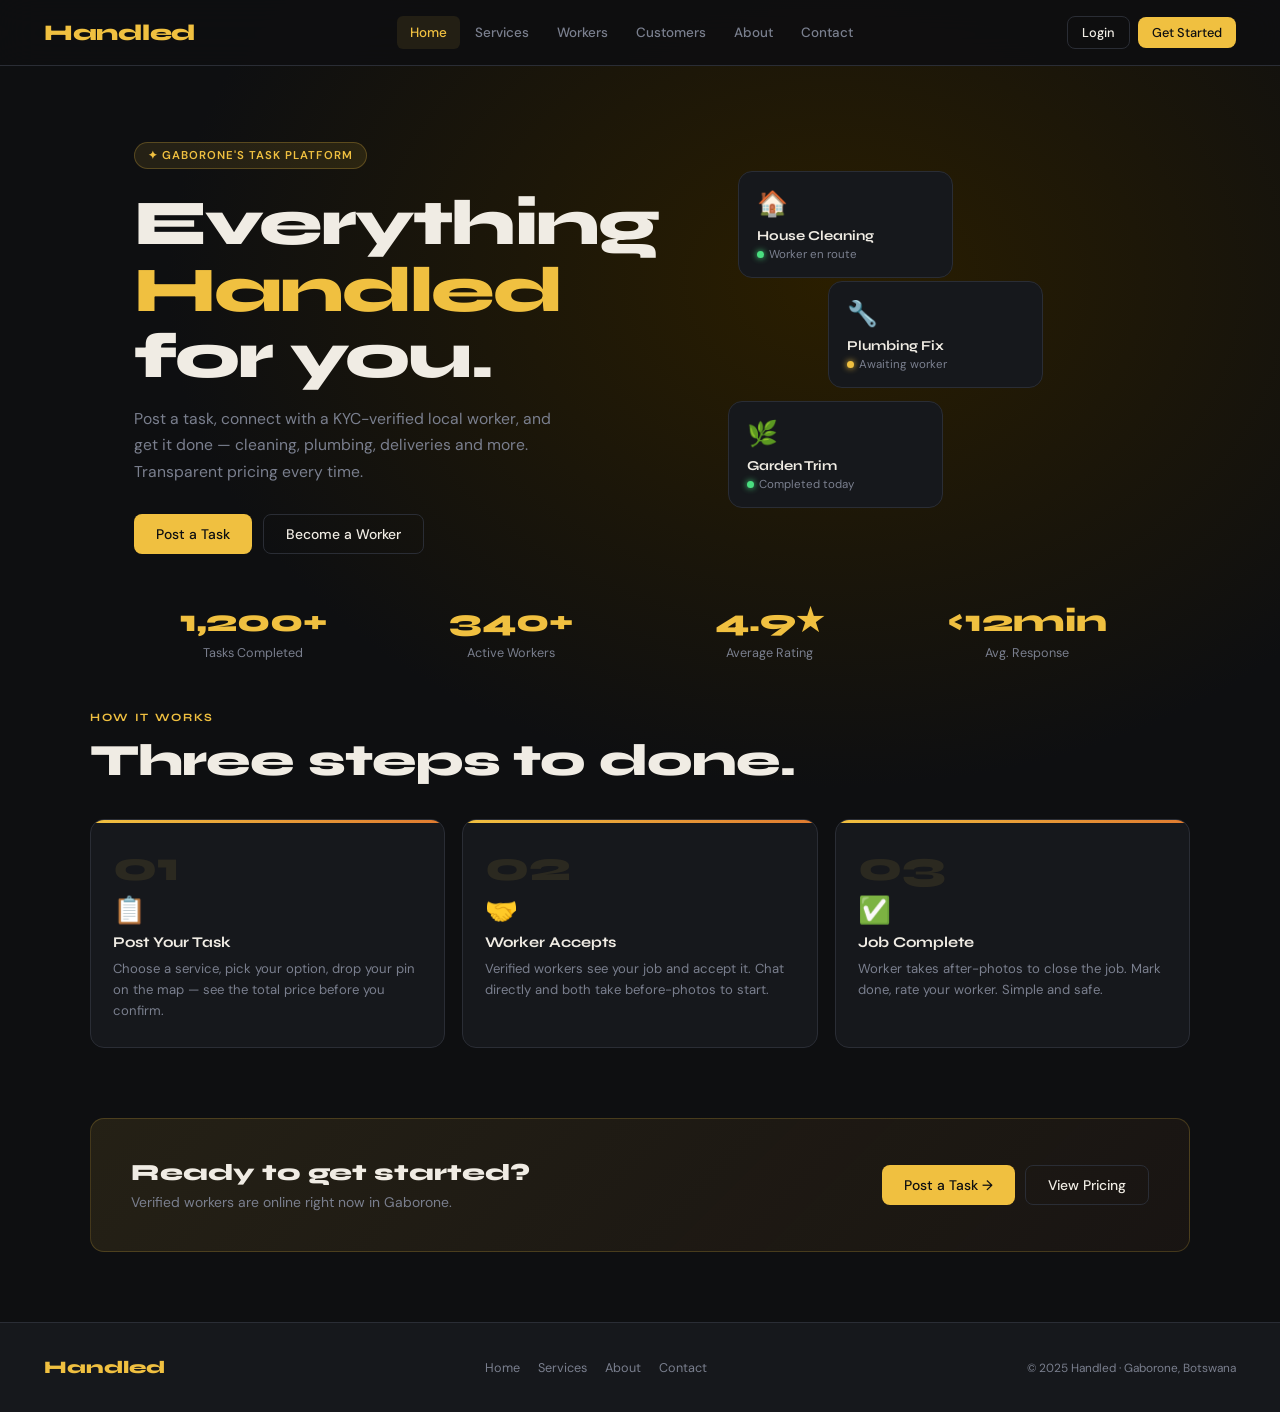
==== index.html @ fbabd63d "Add files via upload" ====
<!DOCTYPE html>
<html lang="en">
<head>
  <meta charset="UTF-8" />
  <meta name="viewport" content="width=device-width, initial-scale=1.0" />
  <title>Handled · Gaborone's Task Platform</title>
  <meta name="description" content="Post a task, connect with a KYC-verified local worker in Gaborone, Botswana. Transparent pricing every time." />
  <link rel="stylesheet" href="style.css" />
</head>
<body>

<!-- ── NAVBAR ── -->
<nav class="hd-navbar">
  <a href="index.html" class="hd-nav-logo">Handled</a>
  <div class="hd-nav-links">
    <a href="index.html"     class="hd-nav-link">Home</a>
    <a href="services.html"  class="hd-nav-link">Services</a>
    <a href="workers.html"   class="hd-nav-link">Workers</a>
    <a href="customers.html" class="hd-nav-link">Customers</a>
    <a href="about.html"     class="hd-nav-link">About</a>
    <a href="contact.html"   class="hd-nav-link">Contact</a>
  </div>
  <div class="hd-nav-actions">
    <a href="customers.html" class="hd-btn hd-btn-ghost hd-btn-sm">Login</a>
    <a href="customers.html" class="hd-btn hd-btn-primary hd-btn-sm">Get Started</a>
  </div>
  <button class="hd-hamburger" id="hd-hamburger"><span></span><span></span><span></span></button>
</nav>
<div class="hd-mobile-menu" id="hd-mobile-menu">
  <a href="index.html"     class="hd-mob-link">Home</a>
  <a href="services.html"  class="hd-mob-link">Services</a>
  <a href="workers.html"   class="hd-mob-link">Workers</a>
  <a href="customers.html" class="hd-mob-link">Customers</a>
  <a href="about.html"     class="hd-mob-link">About</a>
  <a href="contact.html"   class="hd-mob-link">Contact</a>
</div>

<!-- ── PAGE ── -->
<div class="hd-page hd-home">

  <!-- HERO -->
  <div class="hd-hero">
    <div>
      <div class="hd-hero-badge">✦ Gaborone's Task Platform</div>
      <h1 class="hd-hero-title">Everything<br><span>Handled</span><br>for you.</h1>
      <p class="hd-hero-sub">Post a task, connect with a KYC-verified local worker, and get it done — cleaning, plumbing, deliveries and more. Transparent pricing every time.</p>
      <div class="hd-hero-btns">
        <a href="customers.html" class="hd-btn hd-btn-primary">Post a Task</a>
        <a href="workers.html"   class="hd-btn hd-btn-ghost">Become a Worker</a>
      </div>
    </div>
    <div class="hd-hero-visual">
      <div class="hd-float-card">
        <div class="fi">🏠</div><h4>House Cleaning</h4>
        <p><span class="hd-dot hd-dot-g"></span>Worker en route</p>
      </div>
      <div class="hd-float-card">
        <div class="fi">🔧</div><h4>Plumbing Fix</h4>
        <p><span class="hd-dot hd-dot-y"></span>Awaiting worker</p>
      </div>
      <div class="hd-float-card">
        <div class="fi">🌿</div><h4>Garden Trim</h4>
        <p><span class="hd-dot hd-dot-g"></span>Completed today</p>
      </div>
    </div>
  </div>

  <!-- STATS -->
  <div class="hd-stats-strip">
    <div class="hd-strip-stat"><div class="hd-strip-num">1,200+</div><div class="hd-strip-lbl">Tasks Completed</div></div>
    <div class="hd-strip-stat"><div class="hd-strip-num">340+</div><div class="hd-strip-lbl">Active Workers</div></div>
    <div class="hd-strip-stat"><div class="hd-strip-num">4.9★</div><div class="hd-strip-lbl">Average Rating</div></div>
    <div class="hd-strip-stat"><div class="hd-strip-num">&lt;12min</div><div class="hd-strip-lbl">Avg. Response</div></div>
  </div>

  <!-- HOW IT WORKS -->
  <div class="hd-section" style="padding-top:0">
    <div class="hd-wrap">
      <div class="hd-section-label">How it works</div>
      <div class="hd-section-title">Three steps to done.</div>
      <div class="hd-how-grid">
        <div class="hd-how-card">
          <div class="hd-how-num">01</div><div class="hd-how-icon">📋</div>
          <h4>Post Your Task</h4>
          <p>Choose a service, pick your option, drop your pin on the map — see the total price before you confirm.</p>
        </div>
        <div class="hd-how-card">
          <div class="hd-how-num">02</div><div class="hd-how-icon">🤝</div>
          <h4>Worker Accepts</h4>
          <p>Verified workers see your job and accept it. Chat directly and both take before-photos to start.</p>
        </div>
        <div class="hd-how-card">
          <div class="hd-how-num">03</div><div class="hd-how-icon">✅</div>
          <h4>Job Complete</h4>
          <p>Worker takes after-photos to close the job. Mark done, rate your worker. Simple and safe.</p>
        </div>
      </div>
    </div>
  </div>

  <!-- CTA BANNER -->
  <div class="hd-section" style="padding-top:0;padding-bottom:70px">
    <div class="hd-wrap" style="background:linear-gradient(135deg,rgba(240,192,64,.1),rgba(224,123,48,.05));border:1px solid rgba(240,192,64,.2);border-radius:var(--radius);padding:40px;display:flex;align-items:center;justify-content:space-between;gap:22px;flex-wrap:wrap">
      <div>
        <h2 style="font-family:'Syne',sans-serif;font-size:1.45rem;font-weight:800;margin-bottom:7px">Ready to get started?</h2>
        <p style="color:var(--muted);font-size:.87rem">Verified workers are online right now in Gaborone.</p>
      </div>
      <div style="display:flex;gap:10px;flex-wrap:wrap">
        <a href="customers.html" class="hd-btn hd-btn-primary">Post a Task →</a>
        <a href="services.html"  class="hd-btn hd-btn-ghost">View Pricing</a>
      </div>
    </div>
  </div>

  <!-- FOOTER -->
  <footer class="hd-footer">
    <div class="hd-footer-logo">Handled</div>
    <div class="hd-footer-links">
      <a href="index.html">Home</a>
      <a href="services.html">Services</a>
      <a href="about.html">About</a>
      <a href="contact.html">Contact</a>
    </div>
    <div class="hd-footer-copy">© 2025 Handled · Gaborone, Botswana</div>
  </footer>
</div>

<div id="toast-container"></div>
<script src="store.js"></script>
</body>
</html>
---- style.css ----
@import url('https://fonts.googleapis.com/css2?family=Syne:wght@400;600;700;800&family=DM+Sans:wght@300;400;500&display=swap');

:root {
  --bg: #0e0f11;
  --surface: #16181c;
  --surface2: #1e2127;
  --surface3: #252830;
  --border: #2a2d35;
  --accent: #f0c040;
  --accent2: #e07b30;
  --text: #f0ece4;
  --muted: #7a7f8e;
  --success: #4ade80;
  --danger: #f87171;
  --info: #60a5fa;
  --radius: 14px;
  --radius-sm: 8px;
  --radius-xs: 6px;
}

* { margin: 0; padding: 0; box-sizing: border-box; }
html { scroll-behavior: smooth; }

body {
  font-family: 'DM Sans', sans-serif;
  background: var(--bg);
  color: var(--text);
  min-height: 100vh;
  overflow-x: hidden;
}

/* ── NAVBAR ── */
.hd-navbar {
  position: fixed; top: 0; left: 0; right: 0; z-index: 900;
  display: flex; align-items: center; justify-content: space-between;
  padding: 0 44px; height: 66px;
  background: rgba(14,15,17,.93); backdrop-filter: blur(18px);
  border-bottom: 1px solid var(--border);
}
.hd-nav-logo {
  font-family: 'Syne', sans-serif; font-size: 1.4rem; font-weight: 800;
  color: var(--accent); text-decoration: none; letter-spacing: -.02em;
}
.hd-nav-links { display: flex; align-items: center; gap: 2px; }
.hd-nav-link {
  padding: 8px 13px; border-radius: var(--radius-xs); font-size: .84rem;
  font-weight: 500; color: var(--muted); text-decoration: none; transition: all .18s;
}
.hd-nav-link:hover { color: var(--text); }
.hd-nav-link.active { color: var(--accent); background: rgba(240,192,64,.09); }
.hd-nav-actions { display: flex; align-items: center; gap: 8px; }
.hd-hamburger { display: none; flex-direction: column; gap: 5px; cursor: pointer; padding: 6px; background: none; border: none; }
.hd-hamburger span { display: block; width: 22px; height: 2px; background: var(--text); border-radius: 2px; }
.hd-mobile-menu {
  display: none; position: fixed; top: 66px; left: 0; right: 0;
  background: var(--surface); border-bottom: 1px solid var(--border);
  padding: 14px 20px; z-index: 899; flex-direction: column; gap: 4px;
}
.hd-mobile-menu.open { display: flex; }
.hd-mob-link {
  padding: 11px 14px; border-radius: var(--radius-xs); font-size: .9rem;
  font-weight: 500; color: var(--muted); text-decoration: none; transition: all .18s; display: block;
}
.hd-mob-link:hover, .hd-mob-link.active { color: var(--accent); background: rgba(240,192,64,.08); }

/* ── LAYOUT ── */
.hd-page { min-height: 100vh; padding-top: 66px; animation: hdFadeIn .3s ease; }
@keyframes hdFadeIn { from { opacity: 0; transform: translateY(8px); } to { opacity: 1; } }
.hd-wrap { max-width: 1100px; margin: 0 auto; }
.hd-section { padding: 70px 44px; }
.hd-section-label {
  font-family: 'Syne', sans-serif; font-size: .7rem; font-weight: 700;
  letter-spacing: .15em; text-transform: uppercase; color: var(--accent); margin-bottom: 12px;
}
.hd-section-title {
  font-family: 'Syne', sans-serif; font-size: clamp(1.8rem, 3.5vw, 2.8rem);
  font-weight: 800; line-height: 1.1; letter-spacing: -.02em;
}
.hd-section-sub { color: var(--muted); font-size: .93rem; line-height: 1.7; margin-top: 12px; max-width: 500px; }

/* ── BUTTONS ── */
.hd-btn {
  display: inline-flex; align-items: center; gap: 7px; padding: 10px 22px;
  border-radius: var(--radius-sm); font-family: 'DM Sans', sans-serif; font-size: .87rem;
  font-weight: 500; cursor: pointer; border: none; transition: all .18s; text-decoration: none;
}
.hd-btn-primary { background: var(--accent); color: #0e0f11; }
.hd-btn-primary:hover { background: #ffd055; transform: translateY(-1px); }
.hd-btn-ghost { background: transparent; color: var(--text); border: 1px solid var(--border); }
.hd-btn-ghost:hover { border-color: var(--accent); color: var(--accent); }
.hd-btn-sm { padding: 7px 14px; font-size: .8rem; }
.hd-btn-xs { padding: 5px 10px; font-size: .73rem; }

/* ── BADGES ── */
.hd-badge { display: inline-flex; align-items: center; gap: 4px; padding: 4px 10px; border-radius: 99px; font-size: .7rem; font-weight: 600; }
.hd-badge-pending { background: rgba(240,192,64,.15); color: var(--accent); }
.hd-badge-accepted { background: rgba(74,222,128,.15); color: var(--success); }
.hd-badge-progress { background: rgba(96,165,250,.15); color: var(--info); }
.hd-badge-done { background: rgba(74,222,128,.1); color: var(--success); border: 1px solid rgba(74,222,128,.2); }
.hd-badge-verified { background: rgba(74,222,128,.12); color: var(--success); border: 1px solid rgba(74,222,128,.25); }
.hd-badge-pending-kyc { background: rgba(240,192,64,.12); color: var(--accent); border: 1px solid rgba(240,192,64,.25); }

/* ── FORMS ── */
.hd-form-group { margin-bottom: 14px; }
.hd-form-group label { display: block; font-size: .78rem; color: var(--muted); margin-bottom: 5px; font-weight: 500; }
.hd-form-group input,
.hd-form-group select,
.hd-form-group textarea {
  width: 100%; background: var(--surface2); border: 1px solid var(--border);
  border-radius: var(--radius-sm); padding: 10px 12px; color: var(--text);
  font-size: .87rem; font-family: 'DM Sans', sans-serif; transition: border .18s;
}
.hd-form-group input:focus,
.hd-form-group select:focus,
.hd-form-group textarea:focus { outline: none; border-color: var(--accent); }
.hd-form-group input::placeholder, .hd-form-group textarea::placeholder { color: var(--muted); }
.hd-form-group textarea { resize: vertical; min-height: 80px; }
.hd-form-group select option { background: var(--surface2); }
.hd-form-row { display: grid; grid-template-columns: 1fr 1fr; gap: 11px; }
.hd-auth-submit {
  width: 100%; padding: 12px; background: var(--accent); border: none;
  border-radius: var(--radius-sm); color: #0e0f11; font-size: .92rem; font-weight: 700;
  cursor: pointer; font-family: 'Syne', sans-serif; transition: all .18s; margin-top: 4px;
}
.hd-auth-submit:hover { background: #ffd055; }

/* ── TABS ── */
.hd-tab-row { display: flex; background: var(--surface2); border-radius: var(--radius-xs); padding: 3px; margin-bottom: 18px; gap: 3px; }
.hd-tab {
  flex: 1; padding: 8px; text-align: center; font-size: .82rem; font-weight: 500;
  cursor: pointer; border-radius: 5px; transition: all .18s; color: var(--muted);
  border: none; background: transparent; font-family: 'DM Sans', sans-serif;
}
.hd-tab.active { background: var(--accent); color: #0e0f11; }

/* ── CARD ── */
.hd-card { background: var(--surface); border: 1px solid var(--border); border-radius: var(--radius); padding: 24px; }
.hd-divider { height: 1px; background: var(--border); margin: 18px 0; }

/* ── FOOTER ── */
.hd-footer {
  background: var(--surface); border-top: 1px solid var(--border);
  padding: 34px 44px; display: flex; align-items: center;
  justify-content: space-between; flex-wrap: wrap; gap: 16px;
}
.hd-footer-logo { font-family: 'Syne', sans-serif; font-size: 1.1rem; font-weight: 800; color: var(--accent); }
.hd-footer-links { display: flex; gap: 18px; flex-wrap: wrap; }
.hd-footer-links a { font-size: .79rem; color: var(--muted); text-decoration: none; transition: color .18s; }
.hd-footer-links a:hover { color: var(--text); }
.hd-footer-copy { font-size: .74rem; color: var(--muted); }

/* ── TOAST ── */
#toast-container {
  position: fixed; bottom: 22px; right: 22px; z-index: 9999;
  display: flex; flex-direction: column; gap: 8px; align-items: flex-end;
}
.hd-toast {
  background: var(--surface2); border: 1px solid var(--border); border-radius: var(--radius-sm);
  padding: 12px 17px; font-size: .85rem; color: var(--text);
  display: flex; align-items: center; gap: 9px; max-width: 290px;
  animation: hdFadeIn .25s ease;
}

/* ── HOME ── */
.hd-home { background: radial-gradient(ellipse 80% 55% at 65% 20%, #2a1e00, var(--bg) 65%); }
.hd-hero {
  display: grid; grid-template-columns: 1fr 1fr; max-width: 1100px;
  margin: 0 auto; padding: 76px 44px 48px; gap: 52px; align-items: center;
}
.hd-hero-badge {
  display: inline-flex; align-items: center; gap: 7px;
  background: rgba(240,192,64,.1); border: 1px solid rgba(240,192,64,.25);
  padding: 5px 13px; border-radius: 99px; margin-bottom: 22px;
  font-size: .71rem; letter-spacing: .09em; text-transform: uppercase;
  color: var(--accent); font-weight: 600;
}
.hd-hero-title {
  font-family: 'Syne', sans-serif; font-size: clamp(2.8rem, 5vw, 4.3rem);
  font-weight: 800; line-height: 1.04; letter-spacing: -.03em;
}
.hd-hero-title span { color: var(--accent); }
.hd-hero-sub { margin-top: 15px; color: var(--muted); font-size: .98rem; line-height: 1.7; max-width: 420px; }
.hd-hero-btns { display: flex; gap: 11px; margin-top: 28px; flex-wrap: wrap; }
.hd-hero-visual { position: relative; height: 370px; }
.hd-float-card {
  position: absolute; background: var(--surface); border: 1px solid var(--border);
  border-radius: var(--radius); padding: 15px 18px; width: 215px;
  animation: hdFloat 4s ease-in-out infinite;
}
.hd-float-card:nth-child(1) { top: 8px; left: 28px; animation-delay: 0s; }
.hd-float-card:nth-child(2) { top: 118px; left: 118px; animation-delay: .9s; }
.hd-float-card:nth-child(3) { top: 238px; left: 18px; animation-delay: 1.7s; }
@keyframes hdFloat { 0%,100%{ transform:translateY(0); } 50%{ transform:translateY(-8px); } }
.hd-float-card .fi { font-size: 1.55rem; margin-bottom: 7px; }
.hd-float-card h4 { font-family: 'Syne', sans-serif; font-size: .85rem; font-weight: 700; }
.hd-float-card p { font-size: .72rem; color: var(--muted); margin-top: 3px; }
.hd-dot { display: inline-block; width: 7px; height: 7px; border-radius: 50%; margin-right: 5px; }
.hd-dot-g { background: var(--success); box-shadow: 0 0 6px var(--success); }
.hd-dot-y { background: var(--accent); box-shadow: 0 0 6px var(--accent); }
.hd-stats-strip {
  display: grid; grid-template-columns: repeat(4,1fr);
  max-width: 1100px; margin: 0 auto; padding: 0 44px 50px; gap: 20px;
}
.hd-strip-stat { text-align: center; }
.hd-strip-num { font-family: 'Syne', sans-serif; font-size: 1.95rem; font-weight: 800; color: var(--accent); }
.hd-strip-lbl { font-size: .79rem; color: var(--muted); margin-top: 4px; }
.hd-how-grid { display: grid; grid-template-columns: repeat(3,1fr); gap: 17px; margin-top: 34px; }
.hd-how-card {
  background: var(--surface); border: 1px solid var(--border);
  border-radius: var(--radius); padding: 26px 22px; position: relative; overflow: hidden;
}
.hd-how-card::before {
  content:''; position:absolute; top:0; left:0; right:0; height:3px;
  background: linear-gradient(90deg, var(--accent), var(--accent2));
}
.hd-how-num { font-family: 'Syne', sans-serif; font-size: 2.6rem; font-weight: 800; color: rgba(240,192,64,.1); line-height: 1; }
.hd-how-icon { font-size: 1.65rem; margin: 6px 0; }
.hd-how-card h4 { font-family: 'Syne', sans-serif; font-size: .93rem; font-weight: 700; margin-bottom: 7px; }
.hd-how-card p { font-size: .82rem; color: var(--muted); line-height: 1.6; }

/* ── SERVICES ── */
.hd-services { background: radial-gradient(ellipse 60% 40% at 20% 80%, #1a0f00, var(--bg) 60%); }
.hd-services-grid { display: grid; grid-template-columns: repeat(3,1fr); gap: 17px; margin-top: 38px; }
.hd-service-card {
  background: var(--surface); border: 1px solid var(--border);
  border-radius: var(--radius); padding: 26px 22px; transition: all .22s;
  position: relative; overflow: hidden;
}
.hd-service-card:hover { border-color: rgba(240,192,64,.4); transform: translateY(-3px); box-shadow: 0 14px 36px rgba(0,0,0,.4); }
.hd-svc-icon { font-size: 2.3rem; margin-bottom: 13px; }
.hd-svc-name { font-family: 'Syne', sans-serif; font-size: 1.03rem; font-weight: 800; margin-bottom: 8px; }
.hd-svc-desc { font-size: .82rem; color: var(--muted); line-height: 1.65; }
.hd-svc-price-table { margin-top: 15px; border-top: 1px solid var(--border); padding-top: 13px; }
.hd-svc-price-row { display: flex; justify-content: space-between; align-items: center; padding: 4px 0; font-size: .78rem; }
.hd-svc-price-row .pl { color: var(--muted); }
.hd-svc-price-row .pr { font-family: 'Syne', sans-serif; font-weight: 700; color: var(--accent); }
.hd-transport-note { margin-top: 13px; padding: 9px 12px; background: rgba(240,192,64,.06); border: 1px solid rgba(240,192,64,.15); border-radius: var(--radius-xs); font-size: .72rem; color: var(--muted); }

/* ── WORKERS ── */
.hd-workers { background: radial-gradient(ellipse 50% 40% at 80% 20%, #001a10, var(--bg) 60%); }
.hd-workers-grid { display: grid; grid-template-columns: repeat(3,1fr); gap: 17px; margin: 34px 0; }
.hd-worker-card { background: var(--surface); border: 1px solid var(--border); border-radius: var(--radius); padding: 22px; transition: all .22s; }
.hd-worker-card:hover { border-color: rgba(240,192,64,.3); transform: translateY(-2px); }
.hd-worker-top { display: flex; align-items: center; gap: 12px; margin-bottom: 13px; }
.hd-w-avatar { width: 46px; height: 46px; border-radius: 50%; display: flex; align-items: center; justify-content: center; font-family: 'Syne', sans-serif; font-size: 1.2rem; font-weight: 800; color: #0e0f11; flex-shrink: 0; }
.hd-w-info h4 { font-family: 'Syne', sans-serif; font-size: .9rem; font-weight: 700; }
.hd-w-info p { font-size: .72rem; color: var(--muted); margin-top: 2px; }
.hd-w-skills { display: flex; flex-wrap: wrap; gap: 5px; margin-bottom: 12px; }
.hd-skill-tag { padding: 3px 9px; background: rgba(240,192,64,.08); border: 1px solid rgba(240,192,64,.2); border-radius: 99px; font-size: .69rem; color: var(--accent); }
.hd-w-stats { display: flex; gap: 16px; }
.hd-wstat-num { font-family: 'Syne', sans-serif; font-size: .98rem; font-weight: 700; }
.hd-wstat-lbl { font-size: .67rem; color: var(--muted); margin-top: 1px; }
.hd-worker-auth-box { background: var(--surface); border: 1px solid var(--border); border-radius: var(--radius); padding: 30px 26px; max-width: 500px; }
.hd-svc-pick-grid { display: grid; grid-template-columns: 1fr 1fr; gap: 7px; margin-top: 5px; }
.hd-svc-pick-item { display: flex; align-items: center; gap: 8px; padding: 9px 11px; background: var(--surface2); border: 1px solid var(--border); border-radius: var(--radius-xs); cursor: pointer; font-size: .8rem; transition: all .18s; }
.hd-svc-pick-item input { accent-color: var(--accent); }
.hd-kyc-upload-box { border: 2px dashed var(--border); border-radius: var(--radius-sm); padding: 20px; text-align: center; cursor: pointer; transition: border .18s; }
.hd-kyc-upload-box:hover { border-color: var(--accent); }
.hd-kyc-upload-box .ub-icon { font-size: 1.5rem; margin-bottom: 6px; }
.hd-kyc-upload-box p { font-size: .78rem; color: var(--muted); }
.hd-kyc-upload-box .ub-name { font-size: .74rem; color: var(--success); margin-top: 5px; }
.hd-kyc-status-banner { padding: 12px 15px; border-radius: var(--radius-sm); font-size: .82rem; display: flex; align-items: center; gap: 9px; margin-bottom: 18px; }
.hd-kyc-pending { background: rgba(240,192,64,.08); border: 1px solid rgba(240,192,64,.2); color: var(--accent); }
.hd-kyc-approved { background: rgba(74,222,128,.08); border: 1px solid rgba(74,222,128,.2); color: var(--success); }
.hd-kyc-rejected { background: rgba(248,113,113,.08); border: 1px solid rgba(248,113,113,.2); color: var(--danger); }
.hd-online-toggle { display: flex; align-items: center; gap: 10px; background: var(--surface); border: 1px solid var(--border); border-radius: var(--radius-xs); padding: 8px 13px; cursor: pointer; }
.hd-toggle-sw { width: 38px; height: 21px; background: var(--border); border-radius: 99px; position: relative; transition: background .2s; flex-shrink: 0; }
.hd-toggle-sw.on { background: var(--success); }
.hd-toggle-sw::after { content:''; position:absolute; width:15px; height:15px; border-radius:50%; background:white; top:3px; left:3px; transition:transform .2s; }
.hd-toggle-sw.on::after { transform: translateX(17px); }
.hd-w-stats-row { display: grid; grid-template-columns: repeat(3,1fr); gap: 12px; margin: 22px 0; }
.hd-w-stat-card { background: var(--surface); border: 1px solid var(--border); border-radius: var(--radius); padding: 17px 19px; }
.hd-ws-label { font-size: .71rem; color: var(--muted); font-weight: 500; margin-bottom: 5px; }
.hd-ws-val { font-family: 'Syne', sans-serif; font-size: 1.65rem; font-weight: 800; color: var(--accent); }
.hd-jobs-list { display: flex; flex-direction: column; gap: 10px; }
.hd-job-card { background: var(--surface); border: 1px solid var(--border); border-radius: var(--radius); padding: 17px 21px; display: grid; grid-template-columns: auto 1fr auto; gap: 13px; align-items: start; transition: all .18s; }
.hd-job-card:hover { border-color: rgba(240,192,64,.35); }
.hd-j-emoji { font-size: 1.65rem; }
.hd-j-body h4 { font-family: 'Syne', sans-serif; font-size: .88rem; font-weight: 700; margin-bottom: 3px; }
.hd-j-body p { font-size: .78rem; color: var(--muted); line-height: 1.5; }
.hd-j-right { display: flex; flex-direction: column; align-items: flex-end; gap: 7px; }
.hd-j-price { font-family: 'Syne', sans-serif; font-size: .98rem; font-weight: 700; color: var(--accent); }
.hd-btn-accept { padding: 7px 14px; background: var(--accent); color: #0e0f11; border: none; border-radius: var(--radius-xs); cursor: pointer; font-size: .79rem; font-weight: 600; font-family: 'Syne', sans-serif; transition: all .18s; }
.hd-btn-accept:hover { background: #ffd055; }
.hd-btn-accepted { padding: 7px 14px; background: rgba(74,222,128,.15); color: var(--success); border: 1px solid rgba(74,222,128,.3); border-radius: var(--radius-xs); font-size: .79rem; font-weight: 600; }

/* ── CUSTOMERS ── */
.hd-customers { background: radial-gradient(ellipse 55% 40% at 10% 60%, #001520, var(--bg) 60%); }
.hd-auth-wrap { display: grid; grid-template-columns: 1fr 1fr; gap: 38px; margin-top: 38px; align-items: start; }
.hd-auth-box { background: var(--surface); border: 1px solid var(--border); border-radius: var(--radius); padding: 28px 24px; }
.hd-auth-box-title { font-family: 'Syne', sans-serif; font-size: 1.02rem; font-weight: 800; margin-bottom: 4px; }
.hd-auth-box-sub { font-size: .8rem; color: var(--muted); margin-bottom: 18px; }
.hd-cat-grid { display: grid; grid-template-columns: repeat(4,1fr); gap: 8px; margin-bottom: 15px; }
.hd-cat-btn { background: var(--surface2); border: 1px solid var(--border); border-radius: var(--radius-xs); padding: 12px 6px; text-align: center; cursor: pointer; transition: all .18s; }
.hd-cat-btn:hover, .hd-cat-btn.sel { border-color: var(--accent); background: rgba(240,192,64,.08); }
.hd-cat-btn .ci { font-size: 1.35rem; margin-bottom: 4px; }
.hd-cat-btn span { display: block; font-size: .67rem; font-family: 'Syne', sans-serif; font-weight: 700; }
.hd-post-form { background: var(--surface2); border: 1px solid var(--border); border-radius: var(--radius-sm); padding: 17px; margin-bottom: 15px; }
.hd-post-form h4 { font-family: 'Syne', sans-serif; font-size: .86rem; font-weight: 700; margin-bottom: 12px; }
.hd-price-estimate { background: rgba(240,192,64,.06); border: 1px solid rgba(240,192,64,.15); border-radius: var(--radius-xs); padding: 11px 13px; margin: 11px 0; font-size: .8rem; }
.hd-pe-label { color: var(--muted); margin-bottom: 3px; }
.hd-pe-total { font-family: 'Syne', sans-serif; font-size: 1.2rem; font-weight: 800; color: var(--accent); }
.hd-pe-breakdown { font-size: .74rem; color: var(--muted); margin-top: 3px; }
.hd-req-list { display: flex; flex-direction: column; gap: 9px; }
.hd-req-card { background: var(--surface); border: 1px solid var(--border); border-radius: var(--radius-sm); padding: 13px 16px; }
.hd-req-card-top { display: flex; align-items: flex-start; justify-content: space-between; gap: 9px; }
.hd-req-l { display: flex; align-items: flex-start; gap: 11px; }
.hd-req-emoji { font-size: 1.45rem; flex-shrink: 0; }
.hd-req-info h5 { font-family: 'Syne', sans-serif; font-size: .83rem; font-weight: 700; }
.hd-req-info p { font-size: .71rem; color: var(--muted); margin-top: 2px; }
.hd-sub-opt-btn { padding: 8px 13px; background: var(--surface2); border: 1px solid var(--border); border-radius: var(--radius-xs); color: var(--muted); font-size: .78rem; cursor: pointer; transition: all .18s; margin: 3px; }
.hd-sub-opt-btn:hover, .hd-sub-opt-btn.active { border-color: var(--accent); color: var(--text); background: rgba(240,192,64,.08); }
#hd-task-map { height: 190px; border-radius: var(--radius-xs); overflow: hidden; border: 1px solid var(--border); margin-top: 9px; }

/* ── ABOUT ── */
.hd-about { background: radial-gradient(ellipse 60% 50% at 50% 0%, #1a1000, var(--bg) 60%); }
.hd-about-hero { display: grid; grid-template-columns: 1fr 1fr; gap: 50px; align-items: center; margin-bottom: 60px; }
.hd-about-title { font-family: 'Syne', sans-serif; font-size: clamp(2rem, 4vw, 2.8rem); font-weight: 800; line-height: 1.1; letter-spacing: -.02em; }
.hd-about-body { font-size: .88rem; color: var(--muted); line-height: 1.8; margin-top: 13px; }
.hd-about-visual { display: grid; grid-template-columns: 1fr 1fr; gap: 11px; }
.hd-about-tile { background: var(--surface); border: 1px solid var(--border); border-radius: var(--radius); padding: 20px 17px; }
.hd-at-icon { font-size: 1.55rem; margin-bottom: 8px; }
.hd-about-tile h4 { font-family: 'Syne', sans-serif; font-size: .84rem; font-weight: 700; margin-bottom: 5px; }
.hd-about-tile p { font-size: .76rem; color: var(--muted); line-height: 1.6; }
.hd-values-grid { display: grid; grid-template-columns: repeat(4,1fr); gap: 13px; margin-top: 30px; }
.hd-value-card { background: var(--surface); border: 1px solid var(--border); border-radius: var(--radius); padding: 22px 17px; text-align: center; }
.hd-value-icon { font-size: 1.75rem; margin-bottom: 10px; }
.hd-value-card h4 { font-family: 'Syne', sans-serif; font-size: .84rem; font-weight: 700; margin-bottom: 6px; }
.hd-value-card p { font-size: .76rem; color: var(--muted); line-height: 1.5; }

/* ── CONTACT ── */
.hd-contact { background: radial-gradient(ellipse 50% 50% at 80% 80%, #100a00, var(--bg) 60%); }
.hd-contact-grid { display: grid; grid-template-columns: 1fr 1.4fr; gap: 38px; margin-top: 38px; align-items: start; }
.hd-contact-info-card { background: var(--surface); border: 1px solid var(--border); border-radius: var(--radius); padding: 28px; }
.hd-contact-info-card h3 { font-family: 'Syne', sans-serif; font-size: .98rem; font-weight: 800; margin-bottom: 18px; }
.hd-contact-item { display: flex; align-items: flex-start; gap: 12px; margin-bottom: 18px; }
.hd-ci-icon { width: 36px; height: 36px; background: rgba(240,192,64,.1); border: 1px solid rgba(240,192,64,.2); border-radius: var(--radius-xs); display: flex; align-items: center; justify-content: center; font-size: .9rem; flex-shrink: 0; }
.hd-ci-body h5 { font-family: 'Syne', sans-serif; font-size: .8rem; font-weight: 700; margin-bottom: 2px; }
.hd-ci-body p { font-size: .77rem; color: var(--muted); line-height: 1.5; }
.hd-contact-form-card { background: var(--surface); border: 1px solid var(--border); border-radius: var(--radius); padding: 28px; }
.hd-contact-form-card h3 { font-family: 'Syne', sans-serif; font-size: .98rem; font-weight: 800; margin-bottom: 4px; }
.hd-contact-form-card > p { font-size: .78rem; color: var(--muted); margin-bottom: 18px; }
.hd-contact-submit { width: 100%; padding: 12px; background: var(--accent); border: none; border-radius: var(--radius-sm); color: #0e0f11; font-size: .9rem; font-weight: 700; cursor: pointer; font-family: 'Syne', sans-serif; transition: all .18s; margin-top: 3px; }
.hd-contact-submit:hover { background: #ffd055; }

/* ── LOGOUT BTN ── */
.hd-logout-btn { background: transparent; border: 1px solid var(--border); color: var(--muted); padding: 7px 13px; border-radius: var(--radius-xs); cursor: pointer; font-size: .79rem; font-family: 'DM Sans', sans-serif; transition: all .18s; }
.hd-logout-btn:hover { border-color: var(--danger); color: var(--danger); }
.hd-empty-state { text-align: center; padding: 38px 18px; color: var(--muted); }
.hd-empty-state .ei { font-size: 1.9rem; margin-bottom: 9px; }

/* ── SCROLLBAR ── */
::-webkit-scrollbar { width: 5px; }
::-webkit-scrollbar-track { background: transparent; }
::-webkit-scrollbar-thumb { background: var(--border); border-radius: 3px; }

/* ── RESPONSIVE ── */
@media (max-width: 920px) {
  .hd-navbar { padding: 0 18px; }
  .hd-nav-links, .hd-nav-actions { display: none; }
  .hd-hamburger { display: flex; }
  .hd-hero, .hd-auth-wrap, .hd-contact-grid, .hd-about-hero { grid-template-columns: 1fr; }
  .hd-hero-visual { display: none; }
  .hd-services-grid, .hd-workers-grid, .hd-values-grid, .hd-how-grid { grid-template-columns: repeat(2,1fr); }
  .hd-section { padding: 54px 18px; }
  .hd-stats-strip { padding: 0 18px 38px; grid-template-columns: repeat(2,1fr); }
  .hd-footer { padding: 24px 18px; }
}
@media (max-width: 560px) {
  .hd-services-grid, .hd-workers-grid, .hd-values-grid, .hd-how-grid { grid-template-columns: 1fr; }
  .hd-w-stats-row { grid-template-columns: repeat(2,1fr); }
  .hd-cat-grid { grid-template-columns: repeat(3,1fr); }
  .hd-form-row { grid-template-columns: 1fr; }
}
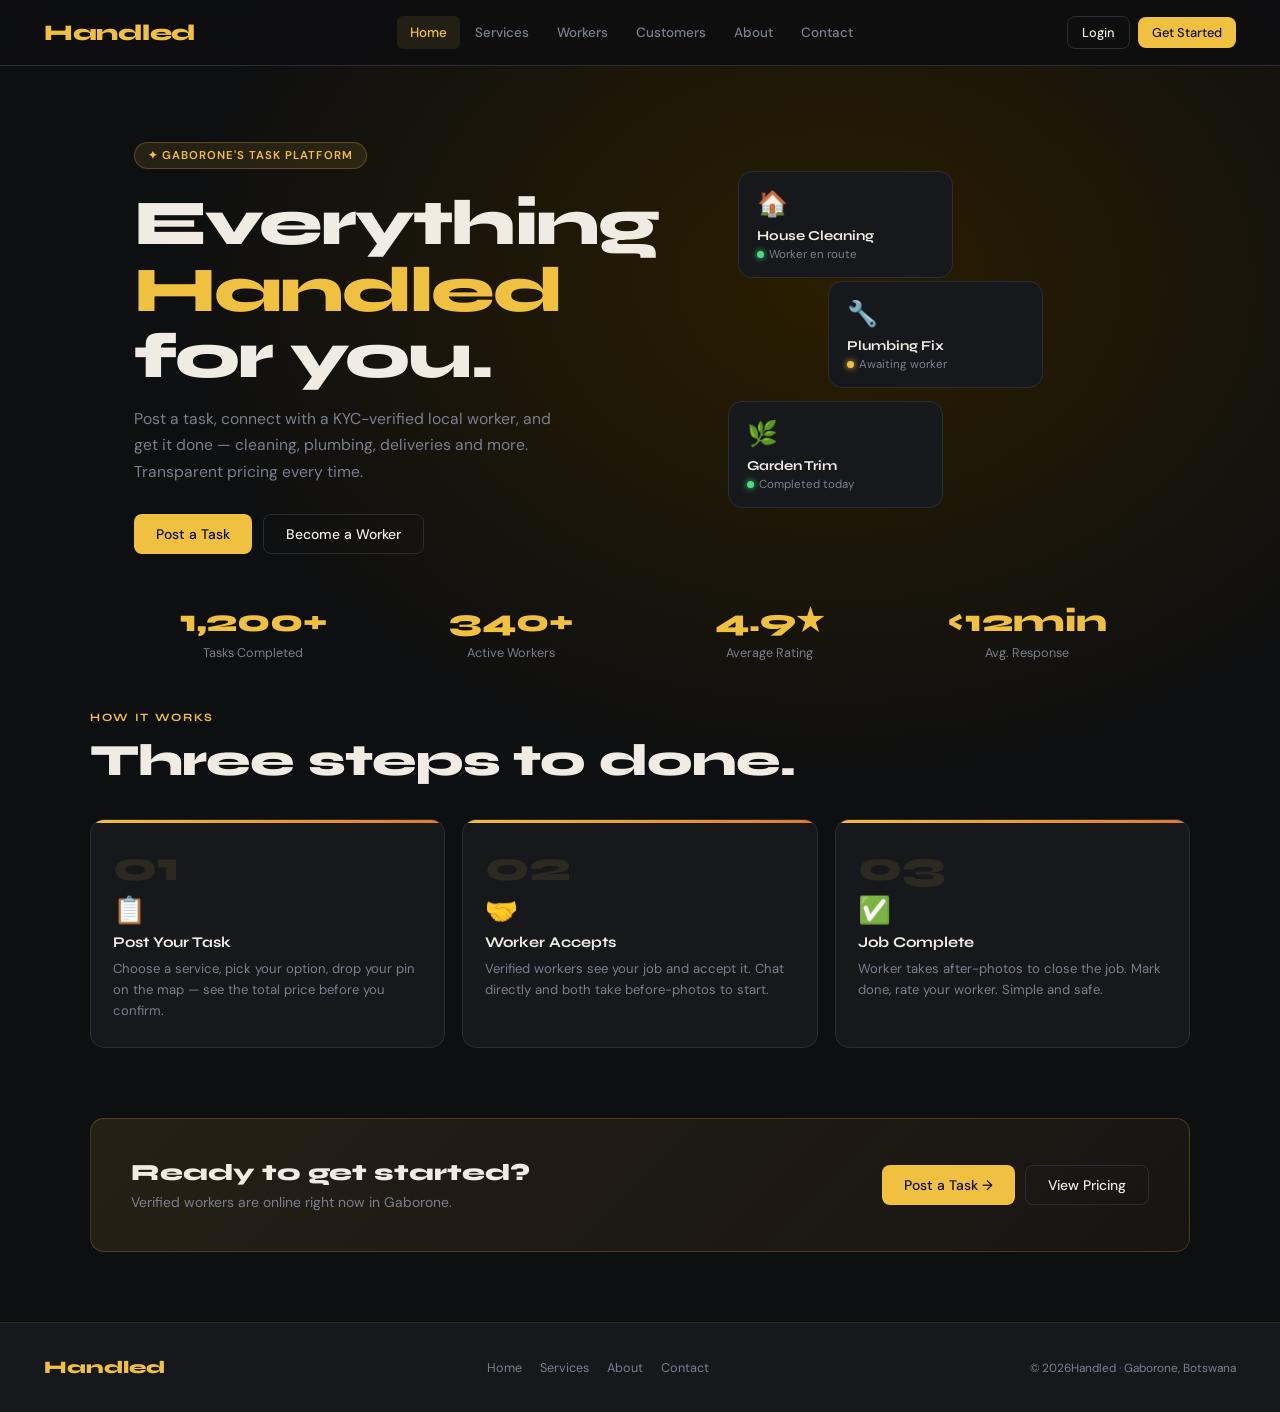
==== commit d08bbd2c: "Update index.html" ====
--- a/index.html
+++ b/index.html
@@ -121,7 +121,7 @@
       <a href="about.html">About</a>
       <a href="contact.html">Contact</a>
     </div>
-    <div class="hd-footer-copy">© 2025 Handled · Gaborone, Botswana</div>
+    <div class="hd-footer-copy">© 2026Handled · Gaborone, Botswana</div>
   </footer>
 </div>
 
